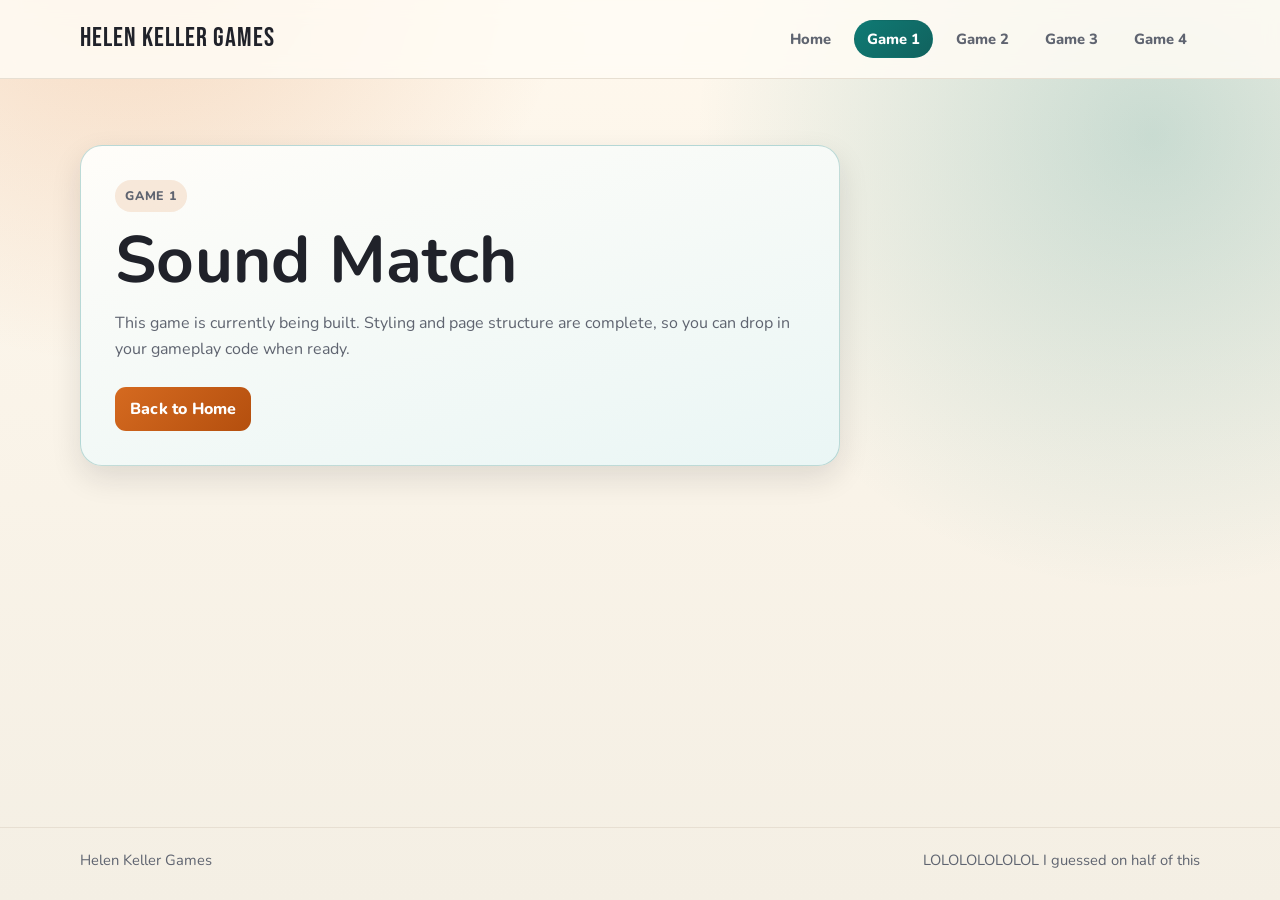
==== game1.html @ c632a32e "Add files via upload" ====
<!DOCTYPE html>
<html lang="en">
<head>
  <meta charset="UTF-8" />
  <meta name="viewport" content="width=device-width, initial-scale=1.0" />
  <title>Game 1 | Helen Keller Games</title>
  <link rel="preconnect" href="https://fonts.googleapis.com" />
  <link rel="preconnect" href="https://fonts.gstatic.com" crossorigin />
  <link href="https://fonts.googleapis.com/css2?family=Bebas+Neue&family=Nunito:wght@400;600;700;800&display=swap" rel="stylesheet" />
  <link rel="stylesheet" href="styles.css" />
</head>
<body class="game-page game-1">
  <header class="site-header">
    <div class="container nav-wrap">
      <a class="brand" href="index.html">Helen Keller Games</a>
      <nav aria-label="Main navigation">
        <ul class="nav-list">
          <li><a href="index.html">Home</a></li>
          <li><a href="game1.html" class="active">Game 1</a></li>
          <li><a href="game2.html">Game 2</a></li>
          <li><a href="game3.html">Game 3</a></li>
          <li><a href="game4.html">Game 4</a></li>
        </ul>
      </nav>
    </div>
  </header>

  <main class="container page-main">
    <section class="game-page-card">
      <p class="kicker">Game 1</p>
      <h1>Sound Match</h1>
      <p>This game is currently being built. Styling and page structure are complete, so you can drop in your gameplay code when ready.</p>
      <a class="btn" href="index.html">Back to Home</a>
    </section>
  </main>

  <footer class="site-footer">
    <div class="container footer-inner">
      <p>Helen Keller Games</p>
      <p>LOLOLOLOLOLOL I guessed on half of this</p>
    </div>
  </footer>
</body>
</html>
---- styles.css ----
:root {
  --bg: #f4efe4;
  --ink: #20222a;
  --muted: #5f6470;
  --paper: #fffdf8;
  --sand: #f3d7a6;
  --orange: #d56a20;
  --orange-strong: #b44f0e;
  --teal: #0f7a74;
  --line: #e7dfd2;
  --shadow-soft: 0 12px 30px rgba(22, 28, 35, 0.12);
  --shadow-float: 0 20px 46px rgba(22, 28, 35, 0.18);
}

* {
  box-sizing: border-box;
}

html,
body {
  margin: 0;
  padding: 0;
}

body {
  font-family: "Nunito", "Segoe UI", sans-serif;
  color: var(--ink);
  min-height: 100vh;
  background:
    radial-gradient(circle at 10% -10%, rgba(213, 106, 32, 0.24), transparent 30%),
    radial-gradient(circle at 90% 15%, rgba(15, 122, 116, 0.22), transparent 33%),
    linear-gradient(180deg, #fff8ed 0%, var(--bg) 100%);
  display: flex;
  flex-direction: column;
}

main {
  flex: 1;
}

.container {
  width: min(1120px, 92%);
  margin: 0 auto;
}

.site-header {
  position: sticky;
  top: 0;
  z-index: 40;
  background: rgba(255, 252, 245, 0.85);
  backdrop-filter: blur(10px);
  border-bottom: 1px solid var(--line);
}

.nav-wrap {
  min-height: 78px;
  display: flex;
  justify-content: space-between;
  align-items: center;
  gap: 12px;
}

.brand {
  font-family: "Bebas Neue", "Arial Narrow", sans-serif;
  font-size: clamp(1.7rem, 2.1vw, 2.2rem);
  letter-spacing: 1px;
  color: var(--ink);
  text-decoration: none;
  line-height: 1;
}

.nav-list {
  list-style: none;
  margin: 0;
  padding: 0;
  display: flex;
  align-items: center;
  gap: 10px;
  flex-wrap: wrap;
  justify-content: flex-end;
}

.nav-list a {
  display: inline-block;
  padding: 8px 12px;
  border-radius: 999px;
  text-decoration: none;
  font-weight: 800;
  font-size: 0.92rem;
  color: var(--muted);
  border: 1px solid transparent;
  transition: transform 160ms ease, background-color 160ms ease, color 160ms ease, border-color 160ms ease;
}

.nav-list a:hover {
  transform: translateY(-1px);
  border-color: var(--line);
  color: var(--ink);
}

.nav-list a.active {
  background: linear-gradient(135deg, var(--teal), #11625e);
  color: #fff;
}

.hero {
  padding: clamp(48px, 8vw, 88px) 0 30px;
  animation: fade-rise 500ms ease-out;
}

.hero-inner {
  max-width: 760px;
}

.kicker {
  margin: 0 0 12px;
  display: inline-block;
  padding: 6px 10px;
  border-radius: 999px;
  background: rgba(213, 106, 32, 0.14);
  color: var(--orange-strong);
  font-size: 0.78rem;
  letter-spacing: 0.8px;
  text-transform: uppercase;
  font-weight: 800;
}

h1,
h2,
h3,
h4,
h5,
h6 {
  margin-top: 0;
  line-height: 1.12;
}

h1 {
  margin-bottom: 14px;
  font-size: clamp(2.2rem, 6vw, 4.1rem);
  letter-spacing: 0.3px;
}

h2 {
  font-size: clamp(1.3rem, 2.3vw, 1.8rem);
  margin-bottom: 8px;
}

p {
  margin-top: 0;
}

.lead {
  margin: 0;
  font-size: clamp(1.05rem, 2.3vw, 1.2rem);
  line-height: 1.62;
  color: var(--muted);
}

.game-grid {
  display: grid;
  grid-template-columns: repeat(2, minmax(0, 1fr));
  gap: 20px;
  padding: 4px 0 52px;
}

.game-card,
.game-page-card {
  border-radius: 22px;
  border: 1px solid rgba(213, 106, 32, 0.24);
  background:
    linear-gradient(165deg, #fffdf9 0%, #f7ead1 100%);
  box-shadow: var(--shadow-soft);
}

.game-card {
  padding: 22px 22px 20px;
  transform: translateY(0);
  transition: transform 220ms ease, box-shadow 220ms ease;
  animation: fade-rise 450ms ease-out both;
}

.game-card:nth-child(2) { animation-delay: 70ms; }
.game-card:nth-child(3) { animation-delay: 140ms; }
.game-card:nth-child(4) { animation-delay: 210ms; }

.game-card:hover {
  transform: translateY(-4px);
  box-shadow: var(--shadow-float);
}

.game-card p {
  color: var(--muted);
  line-height: 1.55;
}

.chip {
  margin-bottom: 8px;
  font-weight: 800;
  font-size: 0.74rem;
  color: #0e615d;
  text-transform: uppercase;
  letter-spacing: 0.8px;
}

.btn {
  display: inline-block;
  margin-top: 8px;
  border: 0;
  text-decoration: none;
  font-weight: 800;
  letter-spacing: 0.2px;
  color: #fff;
  background: linear-gradient(135deg, var(--orange), var(--orange-strong));
  padding: 11px 15px;
  border-radius: 11px;
  transition: transform 160ms ease, filter 160ms ease;
}

.btn:hover {
  transform: translateY(-1px);
  filter: brightness(1.06);
}

.page-main {
  padding: clamp(34px, 6vw, 66px) 0;
}

.game-page-card {
  max-width: 760px;
  padding: clamp(22px, 4vw, 34px);
  animation: fade-rise 420ms ease-out;
}

.game-page-card p {
  line-height: 1.6;
  color: var(--muted);
}

.game-page .game-page-card {
  border-color: rgba(15, 122, 116, 0.25);
  background: linear-gradient(165deg, #fffdf9 0%, #eaf6f5 100%);
}

.site-footer {
  border-top: 1px solid var(--line);
  padding: 22px 0 30px;
}

.footer-inner {
  display: flex;
  justify-content: space-between;
  align-items: center;
  gap: 10px;
  color: var(--muted);
  font-size: 0.92rem;
}

.footer-inner p {
  margin: 0;
}

@keyframes fade-rise {
  from {
    opacity: 0;
    transform: translateY(10px);
  }

  to {
    opacity: 1;
    transform: translateY(0);
  }
}

@media (max-width: 900px) {
  .game-grid {
    grid-template-columns: 1fr;
  }
}

@media (max-width: 760px) {
  .nav-wrap {
    padding: 10px 0 14px;
    flex-direction: column;
    align-items: flex-start;
  }

  .nav-list {
    width: 100%;
    justify-content: flex-start;
  }

  .nav-list a {
    padding: 8px 10px;
    font-size: 0.87rem;
  }

  .footer-inner {
    flex-direction: column;
    align-items: flex-start;
  }
}
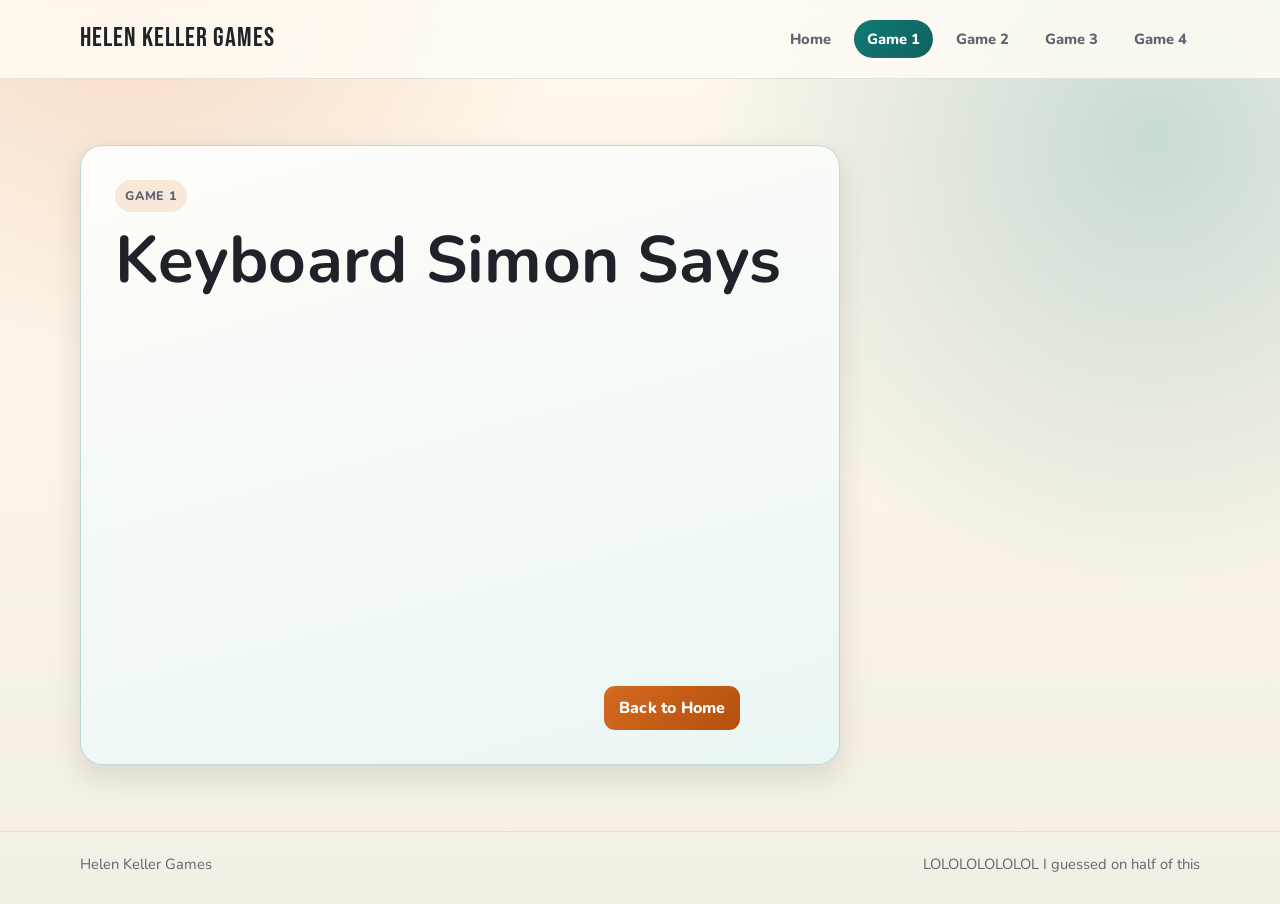
==== commit b5637097: "Update game1.html" ====
--- a/game1.html
+++ b/game1.html
@@ -28,8 +28,8 @@
   <main class="container page-main">
     <section class="game-page-card">
       <p class="kicker">Game 1</p>
-      <h1>Sound Match</h1>
-      <p>This game is currently being built. Styling and page structure are complete, so you can drop in your gameplay code when ready.</p>
+      <h1>Keyboard Simon Says</h1>
+      <iframe src="https://scratch.mit.edu/projects/1285110276/embed" allowtransparency="true" width="485" height="402" frameborder="0" scrolling="no" allowfullscreen></iframe>
       <a class="btn" href="index.html">Back to Home</a>
     </section>
   </main>
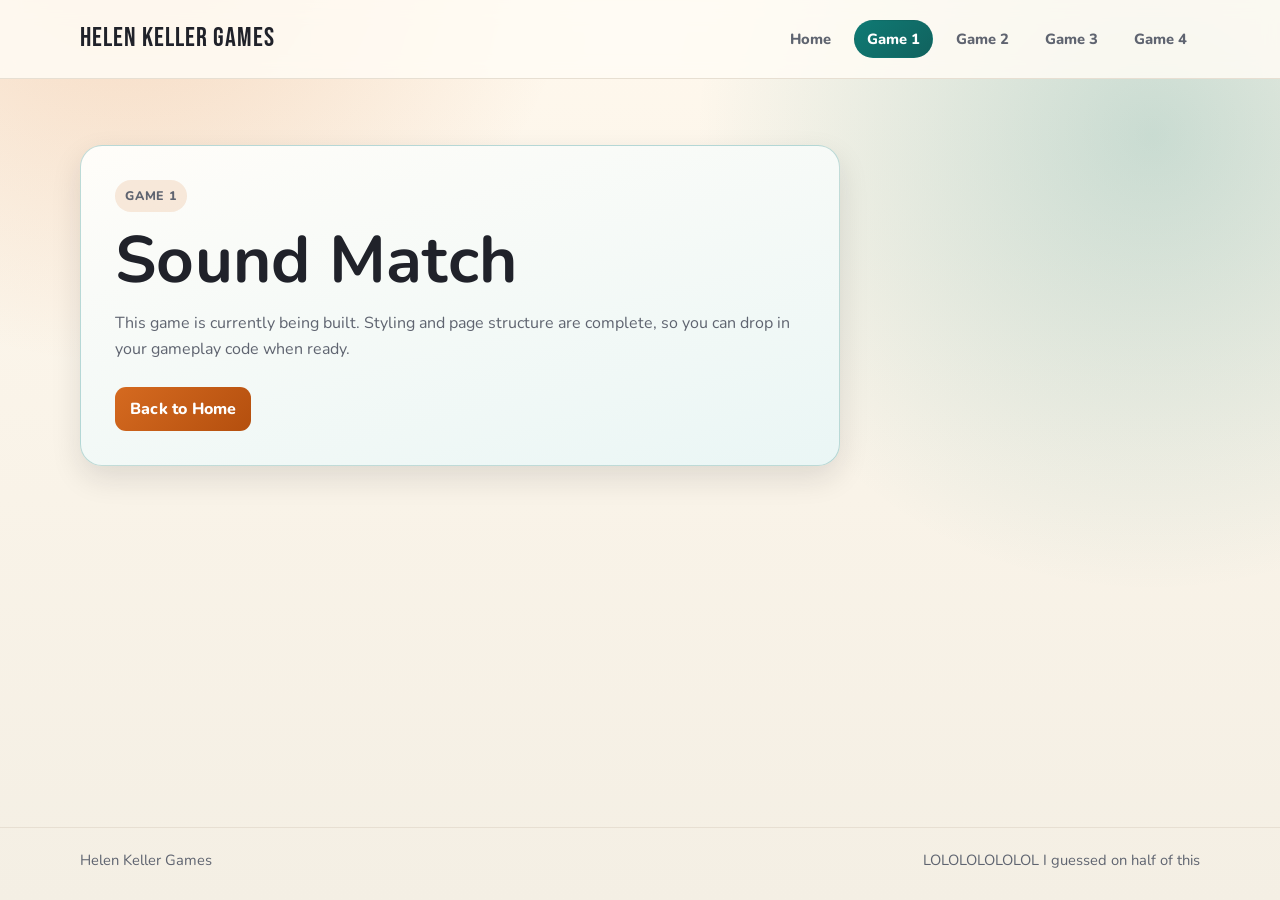
==== commit 63dd4843: "Add files via upload" ====
--- a/game1.html
+++ b/game1.html
@@ -1,6 +1,7 @@
 <!DOCTYPE html>
 <html lang="en">
 <head>
+  <!-- Basic page setup: character encoding, responsive viewport, title, and shared fonts/styles. -->
   <meta charset="UTF-8" />
   <meta name="viewport" content="width=device-width, initial-scale=1.0" />
   <title>Game 1 | Helen Keller Games</title>
@@ -10,6 +11,7 @@
   <link rel="stylesheet" href="styles.css" />
 </head>
 <body class="game-page game-1">
+  <!-- Header: shared navigation across all pages, with Game 1 marked active. -->
   <header class="site-header">
     <div class="container nav-wrap">
       <a class="brand" href="index.html">Helen Keller Games</a>
@@ -25,15 +27,17 @@
     </div>
   </header>
 
+  <!-- Main content: placeholder card for the upcoming game implementation. -->
   <main class="container page-main">
     <section class="game-page-card">
       <p class="kicker">Game 1</p>
-      <h1>Keyboard Simon Says</h1>
-      <iframe src="https://scratch.mit.edu/projects/1285110276/embed" allowtransparency="true" width="485" height="402" frameborder="0" scrolling="no" allowfullscreen></iframe>
+      <h1>Sound Match</h1>
+      <p>This game is currently being built. Styling and page structure are complete, so you can drop in your gameplay code when ready.</p>
       <a class="btn" href="index.html">Back to Home</a>
     </section>
   </main>
 
+  <!-- Footer: persistent site label and page-specific footer note. -->
   <footer class="site-footer">
     <div class="container footer-inner">
       <p>Helen Keller Games</p>
--- a/styles.css
+++ b/styles.css
@@ -1,3 +1,4 @@
+/* Design tokens: site color palette and shared shadows. */
 :root {
   --bg: #f4efe4;
   --ink: #20222a;
@@ -12,16 +13,19 @@
   --shadow-float: 0 20px 46px rgba(22, 28, 35, 0.18);
 }
 
+/* Global box model reset for predictable sizing. */
 * {
   box-sizing: border-box;
 }
 
+/* Remove browser default margins/padding. */
 html,
 body {
   margin: 0;
   padding: 0;
 }
 
+/* Base page styling: typography, background, and full-height layout. */
 body {
   font-family: "Nunito", "Segoe UI", sans-serif;
   color: var(--ink);
@@ -34,15 +38,18 @@
   flex-direction: column;
 }
 
+/* Let main content grow so footer stays at the bottom. */
 main {
   flex: 1;
 }
 
+/* Shared width container used across pages. */
 .container {
   width: min(1120px, 92%);
   margin: 0 auto;
 }
 
+/* Sticky top header with translucent background and blur. */
 .site-header {
   position: sticky;
   top: 0;
@@ -52,6 +59,7 @@
   border-bottom: 1px solid var(--line);
 }
 
+/* Horizontal nav layout container. */
 .nav-wrap {
   min-height: 78px;
   display: flex;
@@ -60,6 +68,7 @@
   gap: 12px;
 }
 
+/* Site wordmark styling. */
 .brand {
   font-family: "Bebas Neue", "Arial Narrow", sans-serif;
   font-size: clamp(1.7rem, 2.1vw, 2.2rem);
@@ -69,6 +78,7 @@
   line-height: 1;
 }
 
+/* Navigation list layout and spacing. */
 .nav-list {
   list-style: none;
   margin: 0;
@@ -80,6 +90,7 @@
   justify-content: flex-end;
 }
 
+/* Base nav link style and interaction transition. */
 .nav-list a {
   display: inline-block;
   padding: 8px 12px;
@@ -92,26 +103,31 @@
   transition: transform 160ms ease, background-color 160ms ease, color 160ms ease, border-color 160ms ease;
 }
 
+/* Hover treatment for nav links. */
 .nav-list a:hover {
   transform: translateY(-1px);
   border-color: var(--line);
   color: var(--ink);
 }
 
+/* Active nav item styling. */
 .nav-list a.active {
   background: linear-gradient(135deg, var(--teal), #11625e);
   color: #fff;
 }
 
+/* Homepage hero spacing and entrance animation. */
 .hero {
   padding: clamp(48px, 8vw, 88px) 0 30px;
   animation: fade-rise 500ms ease-out;
 }
 
+/* Limits the hero text line length. */
 .hero-inner {
   max-width: 760px;
 }
 
+/* Small highlighted label above heading. */
 .kicker {
   margin: 0 0 12px;
   display: inline-block;
@@ -125,6 +141,7 @@
   font-weight: 800;
 }
 
+/* Normalize heading spacing and line-height. */
 h1,
 h2,
 h3,
@@ -135,21 +152,25 @@
   line-height: 1.12;
 }
 
+/* Primary heading scale. */
 h1 {
   margin-bottom: 14px;
   font-size: clamp(2.2rem, 6vw, 4.1rem);
   letter-spacing: 0.3px;
 }
 
+/* Secondary heading scale. */
 h2 {
   font-size: clamp(1.3rem, 2.3vw, 1.8rem);
   margin-bottom: 8px;
 }
 
+/* Remove default top margin from paragraphs. */
 p {
   margin-top: 0;
 }
 
+/* Lead paragraph style in the hero area. */
 .lead {
   margin: 0;
   font-size: clamp(1.05rem, 2.3vw, 1.2rem);
@@ -157,6 +178,7 @@
   color: var(--muted);
 }
 
+/* Card grid for homepage game entries. */
 .game-grid {
   display: grid;
   grid-template-columns: repeat(2, minmax(0, 1fr));
@@ -164,6 +186,7 @@
   padding: 4px 0 52px;
 }
 
+/* Shared card shell for home/game page cards. */
 .game-card,
 .game-page-card {
   border-radius: 22px;
@@ -173,6 +196,7 @@
   box-shadow: var(--shadow-soft);
 }
 
+/* Individual homepage card behavior and reveal animation. */
 .game-card {
   padding: 22px 22px 20px;
   transform: translateY(0);
@@ -180,20 +204,24 @@
   animation: fade-rise 450ms ease-out both;
 }
 
+/* Stagger the card entrance animations. */
 .game-card:nth-child(2) { animation-delay: 70ms; }
 .game-card:nth-child(3) { animation-delay: 140ms; }
 .game-card:nth-child(4) { animation-delay: 210ms; }
 
+/* Lift card on hover for depth feedback. */
 .game-card:hover {
   transform: translateY(-4px);
   box-shadow: var(--shadow-float);
 }
 
+/* Card paragraph readability tuning. */
 .game-card p {
   color: var(--muted);
   line-height: 1.55;
 }
 
+/* Small status badge text. */
 .chip {
   margin-bottom: 8px;
   font-weight: 800;
@@ -203,6 +231,7 @@
   letter-spacing: 0.8px;
 }
 
+/* Reusable button style. */
 .btn {
   display: inline-block;
   margin-top: 8px;
@@ -217,36 +246,43 @@
   transition: transform 160ms ease, filter 160ms ease;
 }
 
+/* Button hover motion and brightness bump. */
 .btn:hover {
   transform: translateY(-1px);
   filter: brightness(1.06);
 }
 
+/* Vertical spacing for game pages. */
 .page-main {
   padding: clamp(34px, 6vw, 66px) 0;
 }
 
+/* Game page content card sizing and animation. */
 .game-page-card {
   max-width: 760px;
   padding: clamp(22px, 4vw, 34px);
   animation: fade-rise 420ms ease-out;
 }
 
+/* Text style inside game page cards. */
 .game-page-card p {
   line-height: 1.6;
   color: var(--muted);
 }
 
+/* Alternate accent treatment for game pages. */
 .game-page .game-page-card {
   border-color: rgba(15, 122, 116, 0.25);
   background: linear-gradient(165deg, #fffdf9 0%, #eaf6f5 100%);
 }
 
+/* Footer container spacing and top border. */
 .site-footer {
   border-top: 1px solid var(--line);
   padding: 22px 0 30px;
 }
 
+/* Footer content layout and typography. */
 .footer-inner {
   display: flex;
   justify-content: space-between;
@@ -256,10 +292,12 @@
   font-size: 0.92rem;
 }
 
+/* Remove footer paragraph default margin. */
 .footer-inner p {
   margin: 0;
 }
 
+/* Shared fade/slide entrance animation. */
 @keyframes fade-rise {
   from {
     opacity: 0;
@@ -272,12 +310,14 @@
   }
 }
 
+/* Tablet breakpoint: stack game cards to one column. */
 @media (max-width: 900px) {
   .game-grid {
     grid-template-columns: 1fr;
   }
 }
 
+/* Mobile breakpoint: stack nav/footer and tighten nav link sizing. */
 @media (max-width: 760px) {
   .nav-wrap {
     padding: 10px 0 14px;
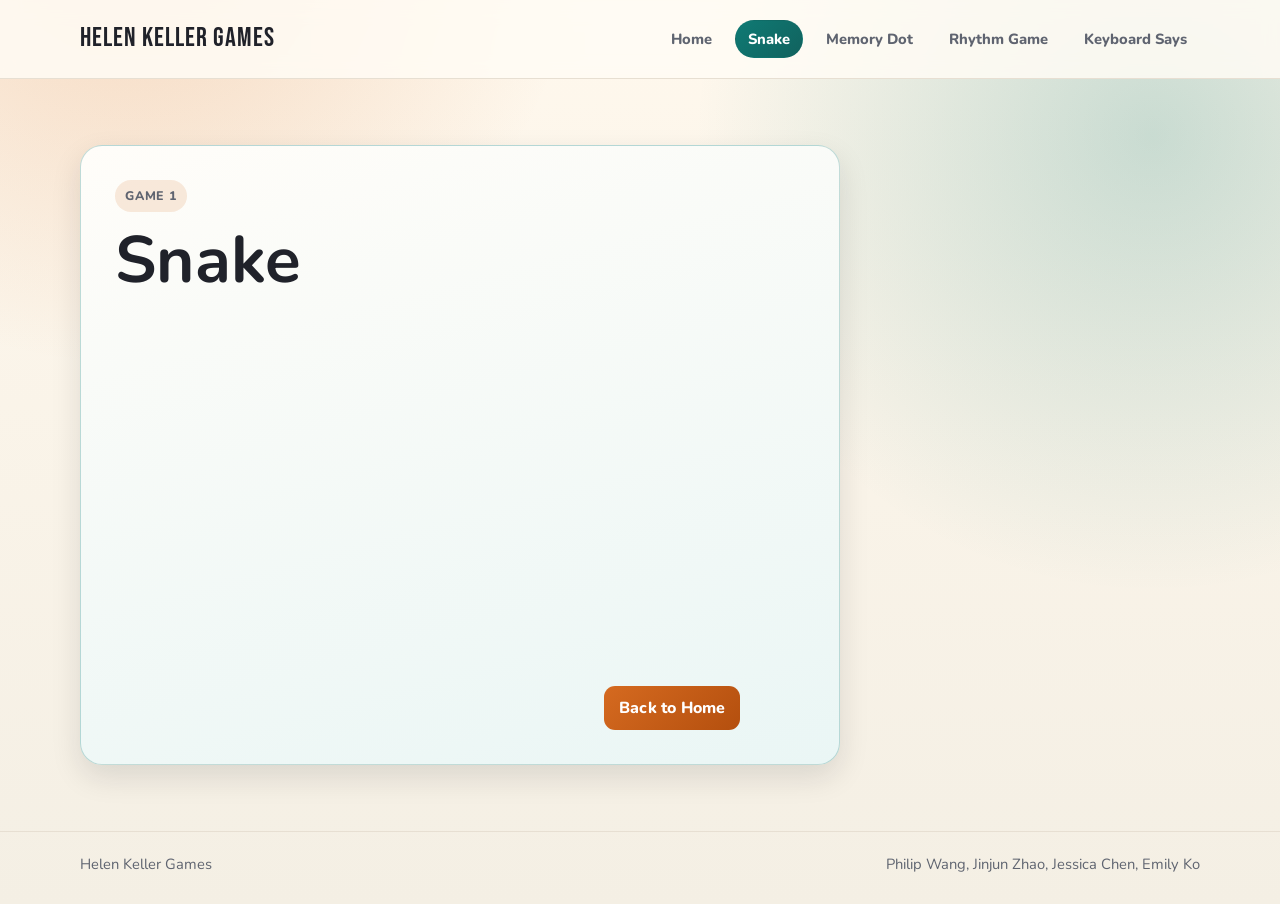
==== commit af755004: "Update game1.html" ====
--- a/game1.html
+++ b/game1.html
@@ -4,7 +4,7 @@
   <!-- Basic page setup: character encoding, responsive viewport, title, and shared fonts/styles. -->
   <meta charset="UTF-8" />
   <meta name="viewport" content="width=device-width, initial-scale=1.0" />
-  <title>Game 1 | Helen Keller Games</title>
+  <title>Snake | Helen Keller Games</title>
   <link rel="preconnect" href="https://fonts.googleapis.com" />
   <link rel="preconnect" href="https://fonts.gstatic.com" crossorigin />
   <link href="https://fonts.googleapis.com/css2?family=Bebas+Neue&family=Nunito:wght@400;600;700;800&display=swap" rel="stylesheet" />
@@ -18,10 +18,10 @@
       <nav aria-label="Main navigation">
         <ul class="nav-list">
           <li><a href="index.html">Home</a></li>
-          <li><a href="game1.html" class="active">Game 1</a></li>
-          <li><a href="game2.html">Game 2</a></li>
-          <li><a href="game3.html">Game 3</a></li>
-          <li><a href="game4.html">Game 4</a></li>
+          <li><a href="game1.html" class="active">Snake</a></li>
+          <li><a href="game2.html">Memory Dot</a></li>
+          <li><a href="game3.html">Rhythm Game</a></li>
+          <li><a href="game4.html">Keyboard Says</a></li>
         </ul>
       </nav>
     </div>
@@ -31,8 +31,8 @@
   <main class="container page-main">
     <section class="game-page-card">
       <p class="kicker">Game 1</p>
-      <h1>Sound Match</h1>
-      <p>This game is currently being built. Styling and page structure are complete, so you can drop in your gameplay code when ready.</p>
+      <h1>Snake</h1>
+      <iframe src="https://scratch.mit.edu/projects/1285131128/embed" allowtransparency="true" width="485" height="402" frameborder="0" scrolling="no" allowfullscreen></iframe>
       <a class="btn" href="index.html">Back to Home</a>
     </section>
   </main>
@@ -41,7 +41,7 @@
   <footer class="site-footer">
     <div class="container footer-inner">
       <p>Helen Keller Games</p>
-      <p>LOLOLOLOLOLOL I guessed on half of this</p>
+      <p>Philip Wang, Jinjun Zhao, Jessica Chen, Emily Ko</p>
     </div>
   </footer>
 </body>
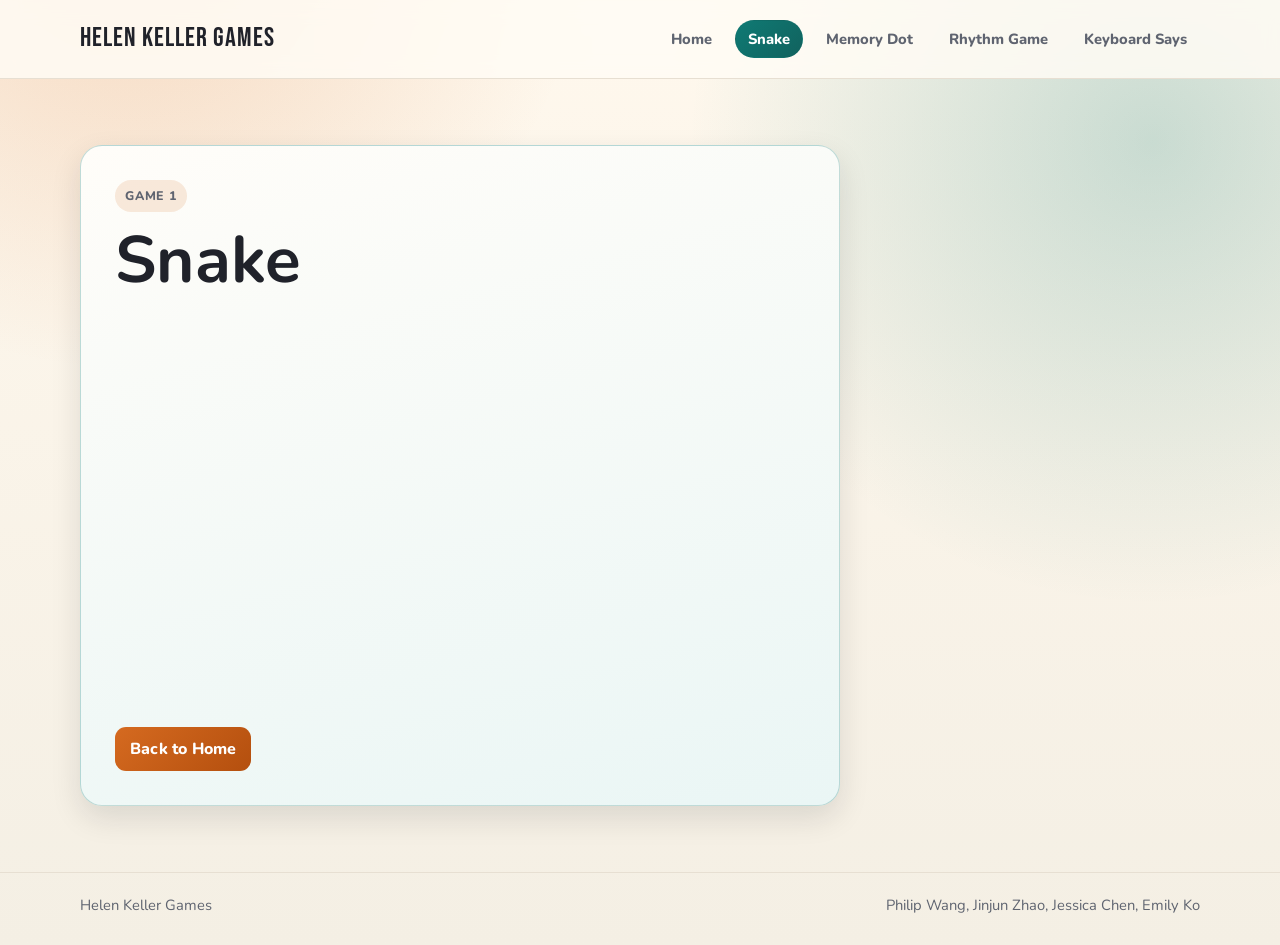
==== commit 0e6c1145: "Update game1.html" ====
--- a/game1.html
+++ b/game1.html
@@ -33,7 +33,7 @@
       <p class="kicker">Game 1</p>
       <h1>Snake</h1>
       <iframe src="https://scratch.mit.edu/projects/1285131128/embed" allowtransparency="true" width="485" height="402" frameborder="0" scrolling="no" allowfullscreen></iframe>
-      <a class="btn" href="index.html">Back to Home</a>
+      <br> <a class="btn" href="index.html">Back to Home</a>
     </section>
   </main>
 
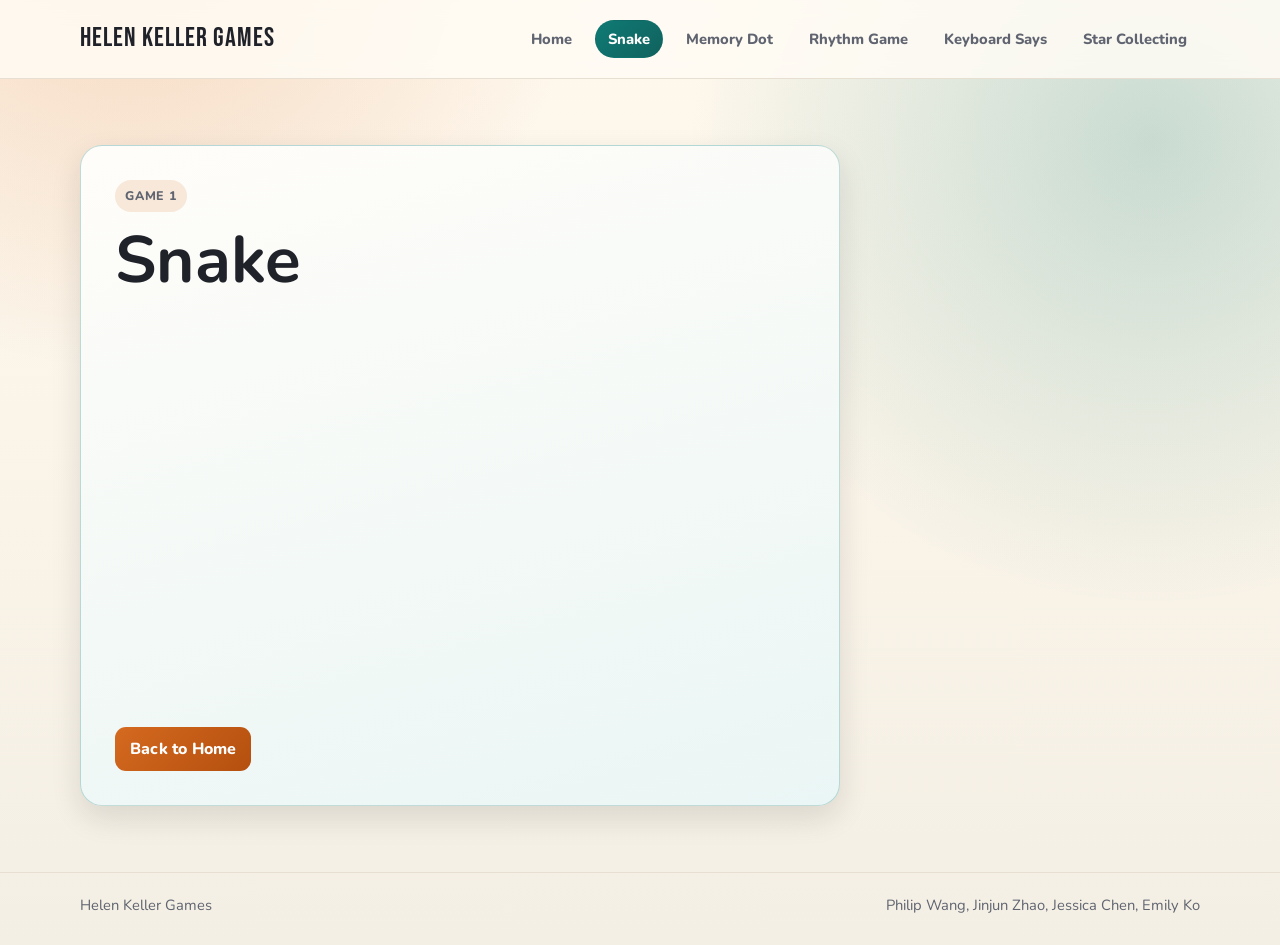
==== commit fc219cde: "Update game1.html" ====
--- a/game1.html
+++ b/game1.html
@@ -1,7 +1,6 @@
 <!DOCTYPE html>
 <html lang="en">
 <head>
-  <!-- Basic page setup: character encoding, responsive viewport, title, and shared fonts/styles. -->
   <meta charset="UTF-8" />
   <meta name="viewport" content="width=device-width, initial-scale=1.0" />
   <title>Snake | Helen Keller Games</title>
@@ -11,7 +10,6 @@
   <link rel="stylesheet" href="styles.css" />
 </head>
 <body class="game-page game-1">
-  <!-- Header: shared navigation across all pages, with Game 1 marked active. -->
   <header class="site-header">
     <div class="container nav-wrap">
       <a class="brand" href="index.html">Helen Keller Games</a>
@@ -22,12 +20,11 @@
           <li><a href="game2.html">Memory Dot</a></li>
           <li><a href="game3.html">Rhythm Game</a></li>
           <li><a href="game4.html">Keyboard Says</a></li>
+          <li><a href="game5.html">Star Collecting</a></li>
         </ul>
       </nav>
     </div>
   </header>
-
-  <!-- Main content: placeholder card for the upcoming game implementation. -->
   <main class="container page-main">
     <section class="game-page-card">
       <p class="kicker">Game 1</p>
@@ -36,8 +33,6 @@
       <br> <a class="btn" href="index.html">Back to Home</a>
     </section>
   </main>
-
-  <!-- Footer: persistent site label and page-specific footer note. -->
   <footer class="site-footer">
     <div class="container footer-inner">
       <p>Helen Keller Games</p>
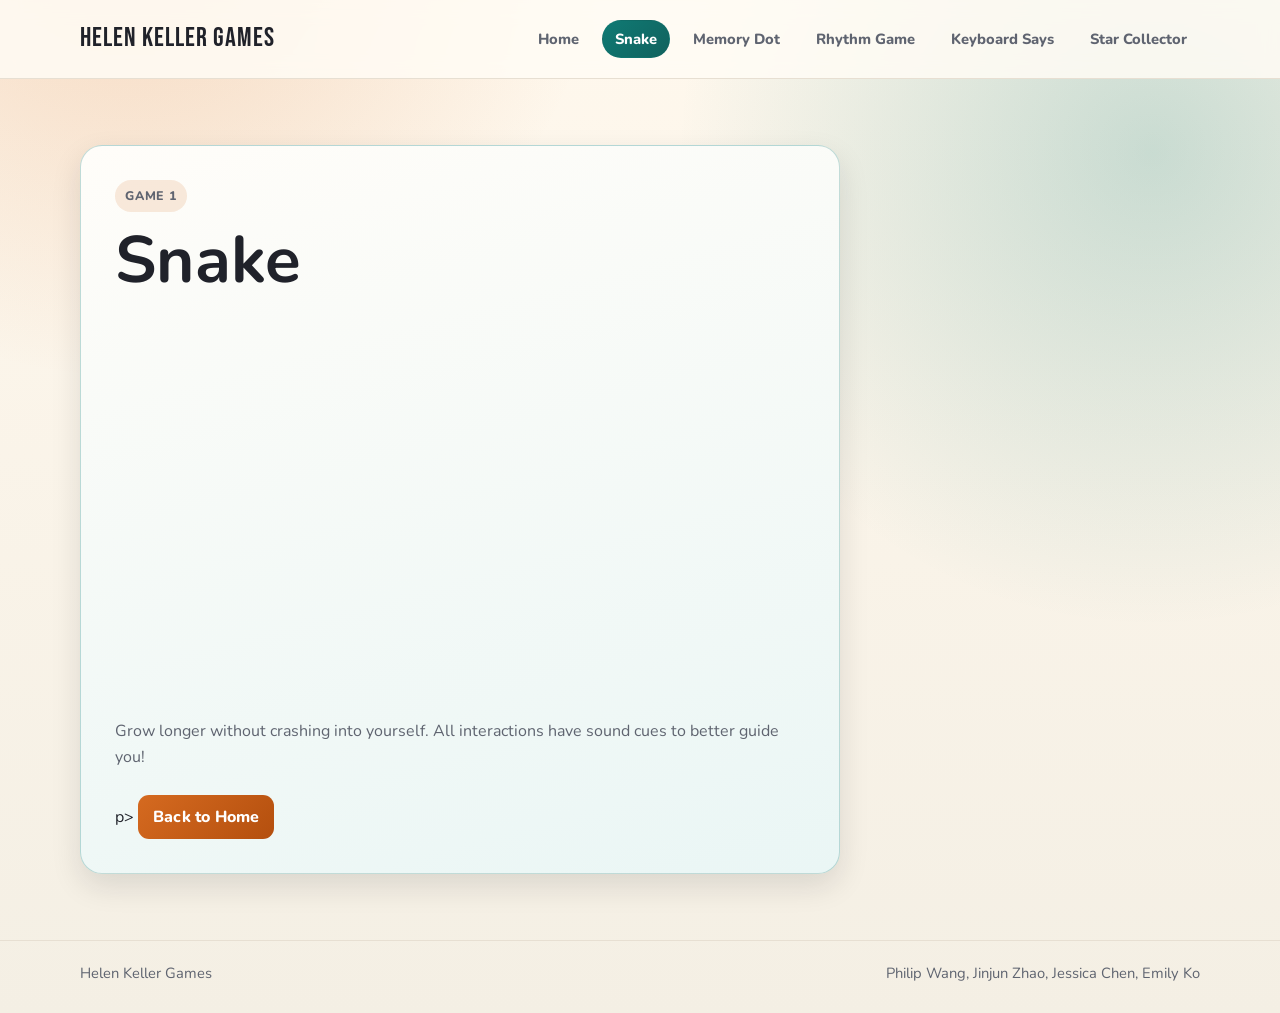
==== commit 853fa7eb: "Update game1.html" ====
--- a/game1.html
+++ b/game1.html
@@ -20,7 +20,7 @@
           <li><a href="game2.html">Memory Dot</a></li>
           <li><a href="game3.html">Rhythm Game</a></li>
           <li><a href="game4.html">Keyboard Says</a></li>
-          <li><a href="game5.html">Star Collecting</a></li>
+          <li><a href="game5.html">Star Collector</a></li>
         </ul>
       </nav>
     </div>
@@ -30,7 +30,8 @@
       <p class="kicker">Game 1</p>
       <h1>Snake</h1>
       <iframe src="https://scratch.mit.edu/projects/1285131128/embed" allowtransparency="true" width="485" height="402" frameborder="0" scrolling="no" allowfullscreen></iframe>
-      <br> <a class="btn" href="index.html">Back to Home</a>
+      <p>Grow longer without crashing into yourself. All interactions have sound cues to better guide you!</p>p>
+      <a class="btn" href="index.html">Back to Home</a>
     </section>
   </main>
   <footer class="site-footer">
--- a/styles.css
+++ b/styles.css
@@ -1,342 +1,343 @@
-/* Design tokens: site color palette and shared shadows. */
-:root {
-  --bg: #f4efe4;
-  --ink: #20222a;
-  --muted: #5f6470;
-  --paper: #fffdf8;
-  --sand: #f3d7a6;
-  --orange: #d56a20;
-  --orange-strong: #b44f0e;
-  --teal: #0f7a74;
-  --line: #e7dfd2;
-  --shadow-soft: 0 12px 30px rgba(22, 28, 35, 0.12);
-  --shadow-float: 0 20px 46px rgba(22, 28, 35, 0.18);
-}
-
-/* Global box model reset for predictable sizing. */
-* {
-  box-sizing: border-box;
-}
-
-/* Remove browser default margins/padding. */
-html,
-body {
-  margin: 0;
-  padding: 0;
-}
-
-/* Base page styling: typography, background, and full-height layout. */
-body {
-  font-family: "Nunito", "Segoe UI", sans-serif;
-  color: var(--ink);
-  min-height: 100vh;
-  background:
-    radial-gradient(circle at 10% -10%, rgba(213, 106, 32, 0.24), transparent 30%),
-    radial-gradient(circle at 90% 15%, rgba(15, 122, 116, 0.22), transparent 33%),
-    linear-gradient(180deg, #fff8ed 0%, var(--bg) 100%);
-  display: flex;
-  flex-direction: column;
-}
-
-/* Let main content grow so footer stays at the bottom. */
-main {
-  flex: 1;
-}
-
-/* Shared width container used across pages. */
-.container {
-  width: min(1120px, 92%);
-  margin: 0 auto;
-}
-
-/* Sticky top header with translucent background and blur. */
-.site-header {
-  position: sticky;
-  top: 0;
-  z-index: 40;
-  background: rgba(255, 252, 245, 0.85);
-  backdrop-filter: blur(10px);
-  border-bottom: 1px solid var(--line);
-}
-
-/* Horizontal nav layout container. */
-.nav-wrap {
-  min-height: 78px;
-  display: flex;
-  justify-content: space-between;
-  align-items: center;
-  gap: 12px;
-}
-
-/* Site wordmark styling. */
-.brand {
-  font-family: "Bebas Neue", "Arial Narrow", sans-serif;
-  font-size: clamp(1.7rem, 2.1vw, 2.2rem);
-  letter-spacing: 1px;
-  color: var(--ink);
-  text-decoration: none;
-  line-height: 1;
-}
-
-/* Navigation list layout and spacing. */
-.nav-list {
-  list-style: none;
-  margin: 0;
-  padding: 0;
-  display: flex;
-  align-items: center;
-  gap: 10px;
-  flex-wrap: wrap;
-  justify-content: flex-end;
-}
-
-/* Base nav link style and interaction transition. */
-.nav-list a {
-  display: inline-block;
-  padding: 8px 12px;
-  border-radius: 999px;
-  text-decoration: none;
-  font-weight: 800;
-  font-size: 0.92rem;
-  color: var(--muted);
-  border: 1px solid transparent;
-  transition: transform 160ms ease, background-color 160ms ease, color 160ms ease, border-color 160ms ease;
-}
-
-/* Hover treatment for nav links. */
-.nav-list a:hover {
-  transform: translateY(-1px);
-  border-color: var(--line);
-  color: var(--ink);
-}
-
-/* Active nav item styling. */
-.nav-list a.active {
-  background: linear-gradient(135deg, var(--teal), #11625e);
-  color: #fff;
-}
-
-/* Homepage hero spacing and entrance animation. */
-.hero {
-  padding: clamp(48px, 8vw, 88px) 0 30px;
-  animation: fade-rise 500ms ease-out;
-}
-
-/* Limits the hero text line length. */
-.hero-inner {
-  max-width: 760px;
-}
-
-/* Small highlighted label above heading. */
-.kicker {
-  margin: 0 0 12px;
-  display: inline-block;
-  padding: 6px 10px;
-  border-radius: 999px;
-  background: rgba(213, 106, 32, 0.14);
-  color: var(--orange-strong);
-  font-size: 0.78rem;
-  letter-spacing: 0.8px;
-  text-transform: uppercase;
-  font-weight: 800;
-}
-
-/* Normalize heading spacing and line-height. */
-h1,
-h2,
-h3,
-h4,
-h5,
-h6 {
-  margin-top: 0;
-  line-height: 1.12;
-}
-
-/* Primary heading scale. */
-h1 {
-  margin-bottom: 14px;
-  font-size: clamp(2.2rem, 6vw, 4.1rem);
-  letter-spacing: 0.3px;
-}
-
-/* Secondary heading scale. */
-h2 {
-  font-size: clamp(1.3rem, 2.3vw, 1.8rem);
-  margin-bottom: 8px;
-}
-
-/* Remove default top margin from paragraphs. */
-p {
-  margin-top: 0;
-}
-
-/* Lead paragraph style in the hero area. */
-.lead {
-  margin: 0;
-  font-size: clamp(1.05rem, 2.3vw, 1.2rem);
-  line-height: 1.62;
-  color: var(--muted);
-}
-
-/* Card grid for homepage game entries. */
-.game-grid {
-  display: grid;
-  grid-template-columns: repeat(2, minmax(0, 1fr));
-  gap: 20px;
-  padding: 4px 0 52px;
-}
-
-/* Shared card shell for home/game page cards. */
-.game-card,
-.game-page-card {
-  border-radius: 22px;
-  border: 1px solid rgba(213, 106, 32, 0.24);
-  background:
-    linear-gradient(165deg, #fffdf9 0%, #f7ead1 100%);
-  box-shadow: var(--shadow-soft);
-}
-
-/* Individual homepage card behavior and reveal animation. */
-.game-card {
-  padding: 22px 22px 20px;
-  transform: translateY(0);
-  transition: transform 220ms ease, box-shadow 220ms ease;
-  animation: fade-rise 450ms ease-out both;
-}
-
-/* Stagger the card entrance animations. */
-.game-card:nth-child(2) { animation-delay: 70ms; }
-.game-card:nth-child(3) { animation-delay: 140ms; }
-.game-card:nth-child(4) { animation-delay: 210ms; }
-
-/* Lift card on hover for depth feedback. */
-.game-card:hover {
-  transform: translateY(-4px);
-  box-shadow: var(--shadow-float);
-}
-
-/* Card paragraph readability tuning. */
-.game-card p {
-  color: var(--muted);
-  line-height: 1.55;
-}
-
-/* Small status badge text. */
-.chip {
-  margin-bottom: 8px;
-  font-weight: 800;
-  font-size: 0.74rem;
-  color: #0e615d;
-  text-transform: uppercase;
-  letter-spacing: 0.8px;
-}
-
-/* Reusable button style. */
-.btn {
-  display: inline-block;
-  margin-top: 8px;
-  border: 0;
-  text-decoration: none;
-  font-weight: 800;
-  letter-spacing: 0.2px;
-  color: #fff;
-  background: linear-gradient(135deg, var(--orange), var(--orange-strong));
-  padding: 11px 15px;
-  border-radius: 11px;
-  transition: transform 160ms ease, filter 160ms ease;
-}
-
-/* Button hover motion and brightness bump. */
-.btn:hover {
-  transform: translateY(-1px);
-  filter: brightness(1.06);
-}
-
-/* Vertical spacing for game pages. */
-.page-main {
-  padding: clamp(34px, 6vw, 66px) 0;
-}
-
-/* Game page content card sizing and animation. */
-.game-page-card {
-  max-width: 760px;
-  padding: clamp(22px, 4vw, 34px);
-  animation: fade-rise 420ms ease-out;
-}
-
-/* Text style inside game page cards. */
-.game-page-card p {
-  line-height: 1.6;
-  color: var(--muted);
-}
-
-/* Alternate accent treatment for game pages. */
-.game-page .game-page-card {
-  border-color: rgba(15, 122, 116, 0.25);
-  background: linear-gradient(165deg, #fffdf9 0%, #eaf6f5 100%);
-}
-
-/* Footer container spacing and top border. */
-.site-footer {
-  border-top: 1px solid var(--line);
-  padding: 22px 0 30px;
-}
-
-/* Footer content layout and typography. */
-.footer-inner {
-  display: flex;
-  justify-content: space-between;
-  align-items: center;
-  gap: 10px;
-  color: var(--muted);
-  font-size: 0.92rem;
-}
-
-/* Remove footer paragraph default margin. */
-.footer-inner p {
-  margin: 0;
-}
-
-/* Shared fade/slide entrance animation. */
-@keyframes fade-rise {
-  from {
-    opacity: 0;
-    transform: translateY(10px);
-  }
-
-  to {
-    opacity: 1;
-    transform: translateY(0);
-  }
-}
-
-/* Tablet breakpoint: stack game cards to one column. */
-@media (max-width: 900px) {
-  .game-grid {
-    grid-template-columns: 1fr;
-  }
-}
-
-/* Mobile breakpoint: stack nav/footer and tighten nav link sizing. */
-@media (max-width: 760px) {
-  .nav-wrap {
-    padding: 10px 0 14px;
-    flex-direction: column;
-    align-items: flex-start;
-  }
-
-  .nav-list {
-    width: 100%;
-    justify-content: flex-start;
-  }
-
-  .nav-list a {
-    padding: 8px 10px;
-    font-size: 0.87rem;
-  }
-
-  .footer-inner {
-    flex-direction: column;
-    align-items: flex-start;
-  }
-}
+/* Site color palette and shared shadows. Check colors later. */
+:root {
+  --bg: #f4efe4;
+  --ink: #20222a;
+  --muted: #5f6470;
+  --paper: #fffdf8;
+  --sand: #f3d7a6;
+  --orange: #d56a20;
+  --orange-strong: #b44f0e;
+  --teal: #0f7a74;
+  --line: #e7dfd2;
+  --shadow-soft: 0 12px 30px rgba(22, 28, 35, 0.12);
+  --shadow-float: 0 20px 46px rgba(22, 28, 35, 0.18);
+}
+
+/* Global sizing. */
+* {
+  box-sizing: border-box;
+}
+
+/* Remove browser default margins/padding. the original was not good looking. */
+html,
+body {
+  margin: 0;
+  padding: 0;
+}
+
+/* The font and how they are implimented. */
+body {
+  font-family: "Nunito", "Segoe UI", sans-serif;
+  color: var(--ink);
+  min-height: 100vh;
+  background:
+    radial-gradient(circle at 10% -10%, rgba(213, 106, 32, 0.24), transparent 30%),
+    radial-gradient(circle at 90% 15%, rgba(15, 122, 116, 0.22), transparent 33%),
+    linear-gradient(180deg, #fff8ed 0%, var(--bg) 100%);
+  display: flex;
+  flex-direction: column;
+}
+
+/* Let main content grow so footer stays at the bottom. */
+main {
+  flex: 1;
+}
+
+/* Same width container used across pages. */
+.container {
+  width: min(1120px, 92%);
+  margin: 0 auto;
+}
+
+/* Sticky top header with translucent background and blur. I am very proud of this. */
+.site-header {
+  position: sticky;
+  top: 0;
+  z-index: 40;
+  background: rgba(255, 252, 245, 0.85);
+  backdrop-filter: blur(10px);
+  border-bottom: 1px solid var(--line);
+}
+
+/* Horizontal nav layout container. */
+.nav-wrap {
+  min-height: 78px;
+  display: flex;
+  justify-content: space-between;
+  align-items: center;
+  gap: 12px;
+}
+
+/* Site wordmark styling. */
+.brand {
+  font-family: "Bebas Neue", "Arial Narrow", sans-serif;
+  font-size: clamp(1.7rem, 2.1vw, 2.2rem);
+  letter-spacing: 1px;
+  color: var(--ink);
+  text-decoration: none;
+  line-height: 1;
+}
+
+/* Navigation list layout and spacing. I think this is acurate, I don't know if this is standardized across screens. */
+.nav-list {
+  list-style: none;
+  margin: 0;
+  padding: 0;
+  display: flex;
+  align-items: center;
+  gap: 10px;
+  flex-wrap: wrap;
+  justify-content: flex-end;
+}
+
+/* Base nav link format and transition after touch */
+.nav-list a {
+  display: inline-block;
+  padding: 8px 12px;
+  border-radius: 999px;
+  text-decoration: none;
+  font-weight: 800;
+  font-size: 0.92rem;
+  color: var(--muted);
+  border: 1px solid transparent;
+  transition: transform 160ms ease, background-color 160ms ease, color 160ms ease, border-color 160ms ease;
+}
+
+/* Hover reaction for nav links. I don't think this works. */
+.nav-list a:hover {
+  transform: translateY(-1px);
+  border-color: var(--line);
+  color: var(--ink);
+}
+
+/* Active nav item styling. */
+.nav-list a.active {
+  background: linear-gradient(135deg, var(--teal), #11625e);
+  color: #fff;
+}
+
+/* Homepage spacing */
+.hero {
+  padding: clamp(48px, 8vw, 88px) 0 30px;
+  animation: fade-rise 500ms ease-out;
+}
+
+/* Limits the length of text on index. */
+.hero-inner {
+  max-width: 760px;
+}
+
+/* Small highlighted label above heading. */
+.kicker {
+  margin: 0 0 12px;
+  display: inline-block;
+  padding: 6px 10px;
+  border-radius: 999px;
+  background: rgba(213, 106, 32, 0.14);
+  color: var(--orange-strong);
+  font-size: 0.78rem;
+  letter-spacing: 0.8px;
+  text-transform: uppercase;
+  font-weight: 800;
+}
+
+/* Normalize heading spacing and line-height. */
+h1,
+h2,
+h3,
+h4,
+h5,
+h6 {
+  margin-top: 0;
+  line-height: 1.12;
+}
+
+/* Primary heading scale. */
+h1 {
+  margin-bottom: 14px;
+  font-size: clamp(2.2rem, 6vw, 4.1rem);
+  letter-spacing: 0.3px;
+}
+
+/* Secondary heading scale. Hopefully this doesn't overide everything. */
+h2 {
+  font-size: clamp(1.3rem, 2.3vw, 1.8rem);
+  margin-bottom: 8px;
+}
+
+/* Remove default top margin from paragraphs. */
+p {
+  margin-top: 0;
+}
+
+/* Lead paragraph style in the hero area. */
+.lead {
+  margin: 0;
+  font-size: clamp(1.05rem, 2.3vw, 1.2rem);
+  line-height: 1.62;
+  color: var(--muted);
+}
+
+/* Card grid for homepage game entries. */
+.game-grid {
+  display: grid;
+  grid-template-columns: repeat(2, minmax(0, 1fr));
+  gap: 20px;
+  padding: 4px 0 52px;
+}
+
+/* Shared card shell for home/game page cards. */
+.game-card,
+.game-page-card {
+  border-radius: 22px;
+  border: 1px solid rgba(213, 106, 32, 0.24);
+  background:
+    linear-gradient(165deg, #fffdf9 0%, #f7ead1 100%);
+  box-shadow: var(--shadow-soft);
+}
+
+/* Individual homepage card behavior and reveal animation. */
+.game-card {
+  padding: 22px 22px 20px;
+  transform: translateY(0);
+  transition: transform 220ms ease, box-shadow 220ms ease;
+  animation: fade-rise 450ms ease-out both;
+}
+
+/* Stagger the card entrance animations. */
+.game-card:nth-child(2) { animation-delay: 70ms; }
+.game-card:nth-child(3) { animation-delay: 140ms; }
+.game-card:nth-child(4) { animation-delay: 210ms; }
+
+/* Lift card on hover for depth feedback. */
+.game-card:hover {
+  transform: translateY(-4px);
+  box-shadow: var(--shadow-float);
+}
+
+/* Card paragraph readability tuning. */
+.game-card p {
+  color: var(--muted);
+  line-height: 1.55;
+}
+
+/* Small status badge text. */
+.chip {
+  margin-bottom: 8px;
+  font-weight: 800;
+  font-size: 0.74rem;
+  color: #0e615d;
+  text-transform: uppercase;
+  letter-spacing: 0.8px;
+}
+
+/* Reusable button style. */
+.btn {
+  display: inline-block;
+  margin-top: 8px;
+  border: 0;
+  text-decoration: none;
+  font-weight: 800;
+  letter-spacing: 0.2px;
+  color: #fff;
+  background: linear-gradient(135deg, var(--orange), var(--orange-strong));
+  padding: 11px 15px;
+  border-radius: 11px;
+  transition: transform 160ms ease, filter 160ms ease;
+}
+
+/* Button hover motion and brightness bump. */
+.btn:hover {
+  transform: translateY(-1px);
+  filter: brightness(1.06);
+}
+
+/* Vertical spacing for game pages. */
+.page-main {
+  padding: clamp(34px, 6vw, 66px) 0;
+}
+
+/* Game page content card sizing and animation. */
+.game-page-card {
+  max-width: 760px;
+  padding: clamp(22px, 4vw, 34px);
+  animation: fade-rise 420ms ease-out;
+}
+
+/* Text style inside game page cards. */
+.game-page-card p {
+  line-height: 1.6;
+  color: var(--muted);
+}
+
+/* Alternate accent treatment for game pages. */
+.game-page .game-page-card {
+  border-color: rgba(15, 122, 116, 0.25);
+  background: linear-gradient(165deg, #fffdf9 0%, #eaf6f5 100%);
+}
+
+/* Footer container spacing and top border. */
+.site-footer {
+  border-top: 1px solid var(--line);
+  padding: 22px 0 30px;
+}
+
+/* Footer content layout and typography. */
+.footer-inner {
+  display: flex;
+  justify-content: space-between;
+  align-items: center;
+  gap: 10px;
+  color: var(--muted);
+  font-size: 0.92rem;
+}
+
+/* Remove footer paragraph default margin. */
+.footer-inner p {
+  margin: 0;
+}
+
+/* Shared fade/slide entrance animation. */
+@keyframes fade-rise {
+  from {
+    opacity: 0;
+    transform: translateY(10px);
+  }
+
+  to {
+    opacity: 1;
+    transform: translateY(0);
+  }
+}
+
+/* Tablet breakpoint: stack game cards to one column. */
+@media (max-width: 900px) {
+  .game-grid {
+    grid-template-columns: 1fr;
+  }
+}
+
+/* Mobile breakpoint: stack nav/footer and tighten nav link sizing. */
+@media (max-width: 760px) {
+  .nav-wrap {
+    padding: 10px 0 14px;
+    flex-direction: column;
+    align-items: flex-start;
+  }
+
+  .nav-list {
+    width: 100%;
+    justify-content: flex-start;
+  }
+
+  .nav-list a {
+    padding: 8px 10px;
+    font-size: 0.87rem;
+  }
+
+  .footer-inner {
+    flex-direction: column;
+    align-items: flex-start;
+  }
+}
+
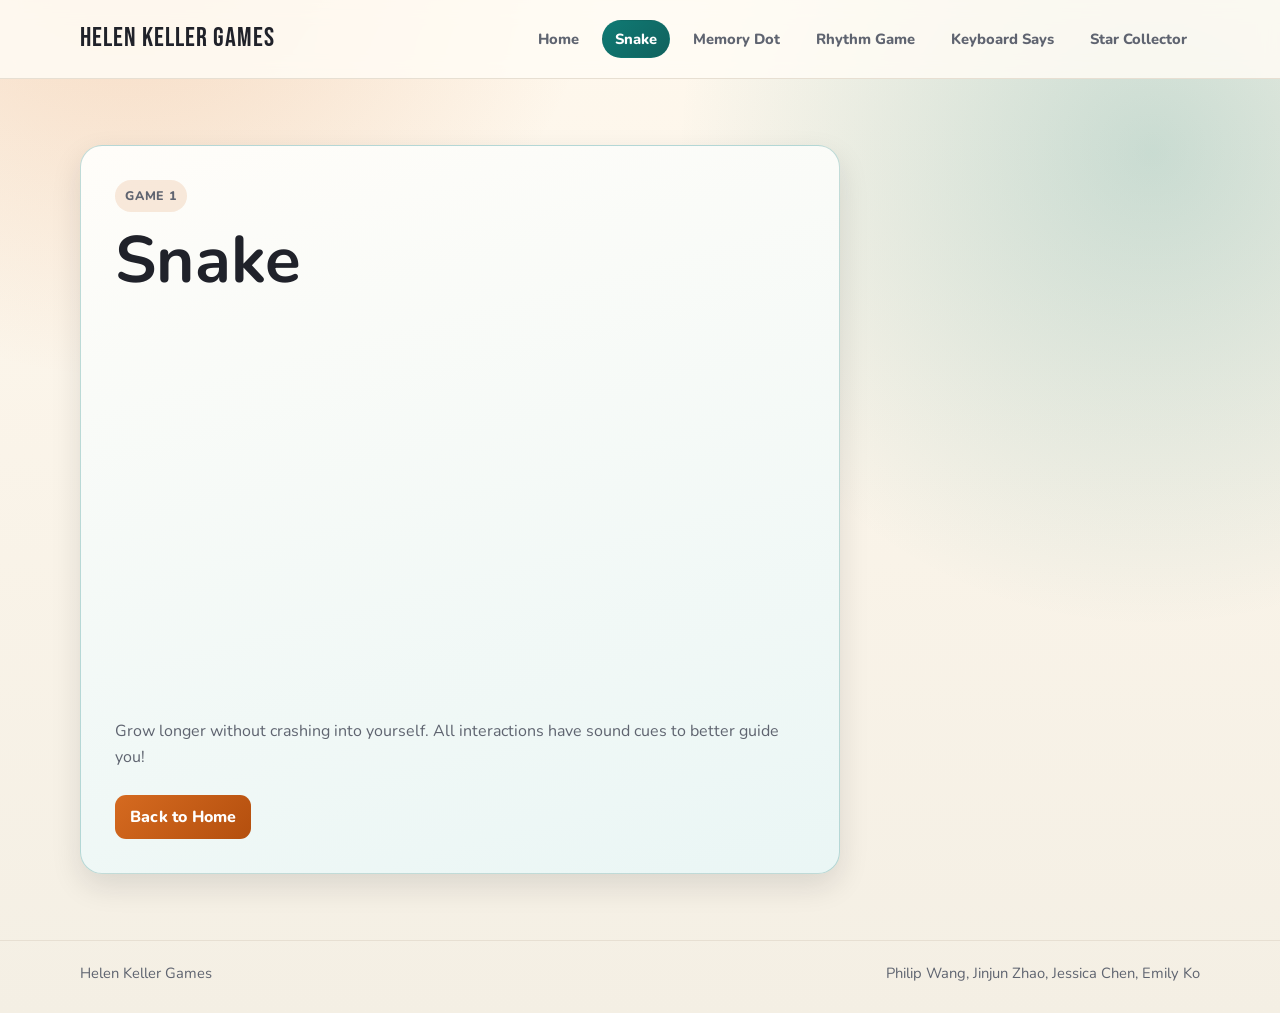
==== commit 388e403a: "Update game1.html" ====
--- a/game1.html
+++ b/game1.html
@@ -30,7 +30,7 @@
       <p class="kicker">Game 1</p>
       <h1>Snake</h1>
       <iframe src="https://scratch.mit.edu/projects/1285131128/embed" allowtransparency="true" width="485" height="402" frameborder="0" scrolling="no" allowfullscreen></iframe>
-      <p>Grow longer without crashing into yourself. All interactions have sound cues to better guide you!</p>p>
+      <p>Grow longer without crashing into yourself. All interactions have sound cues to better guide you!</p>
       <a class="btn" href="index.html">Back to Home</a>
     </section>
   </main>
